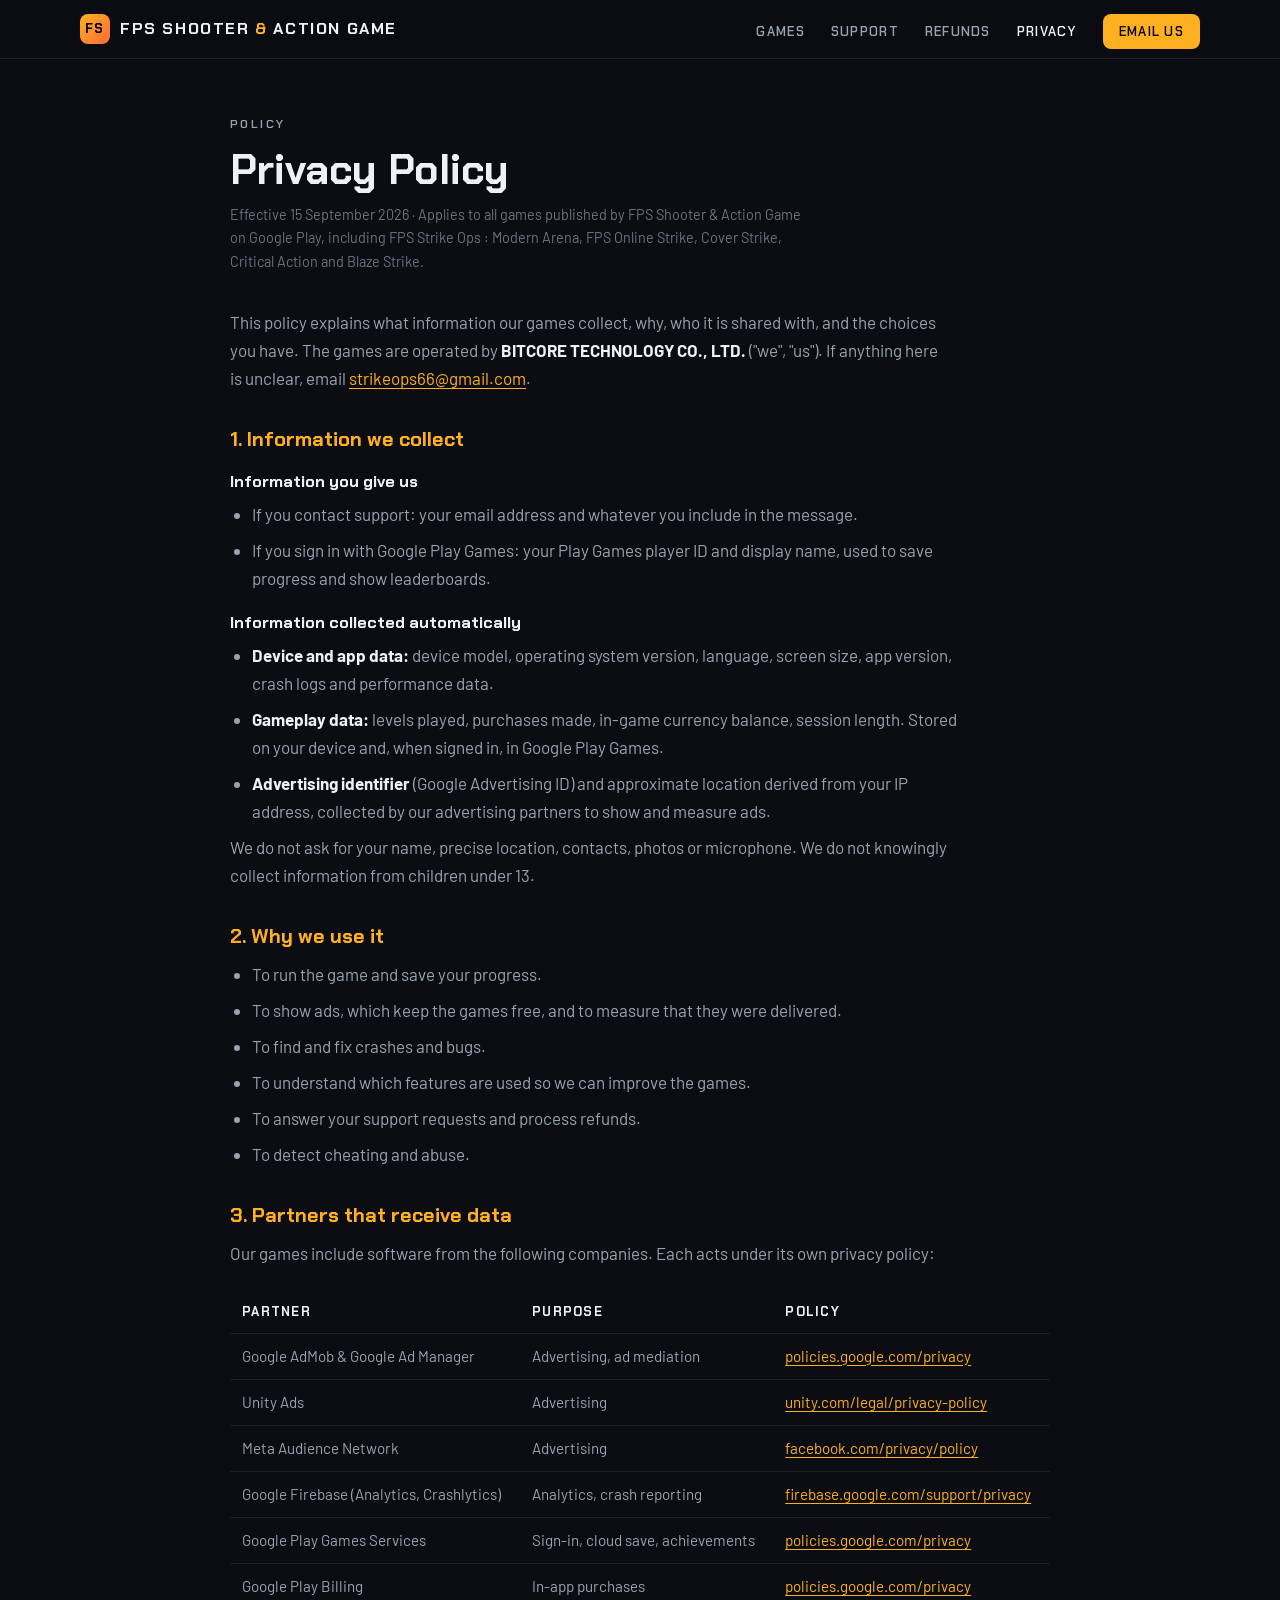
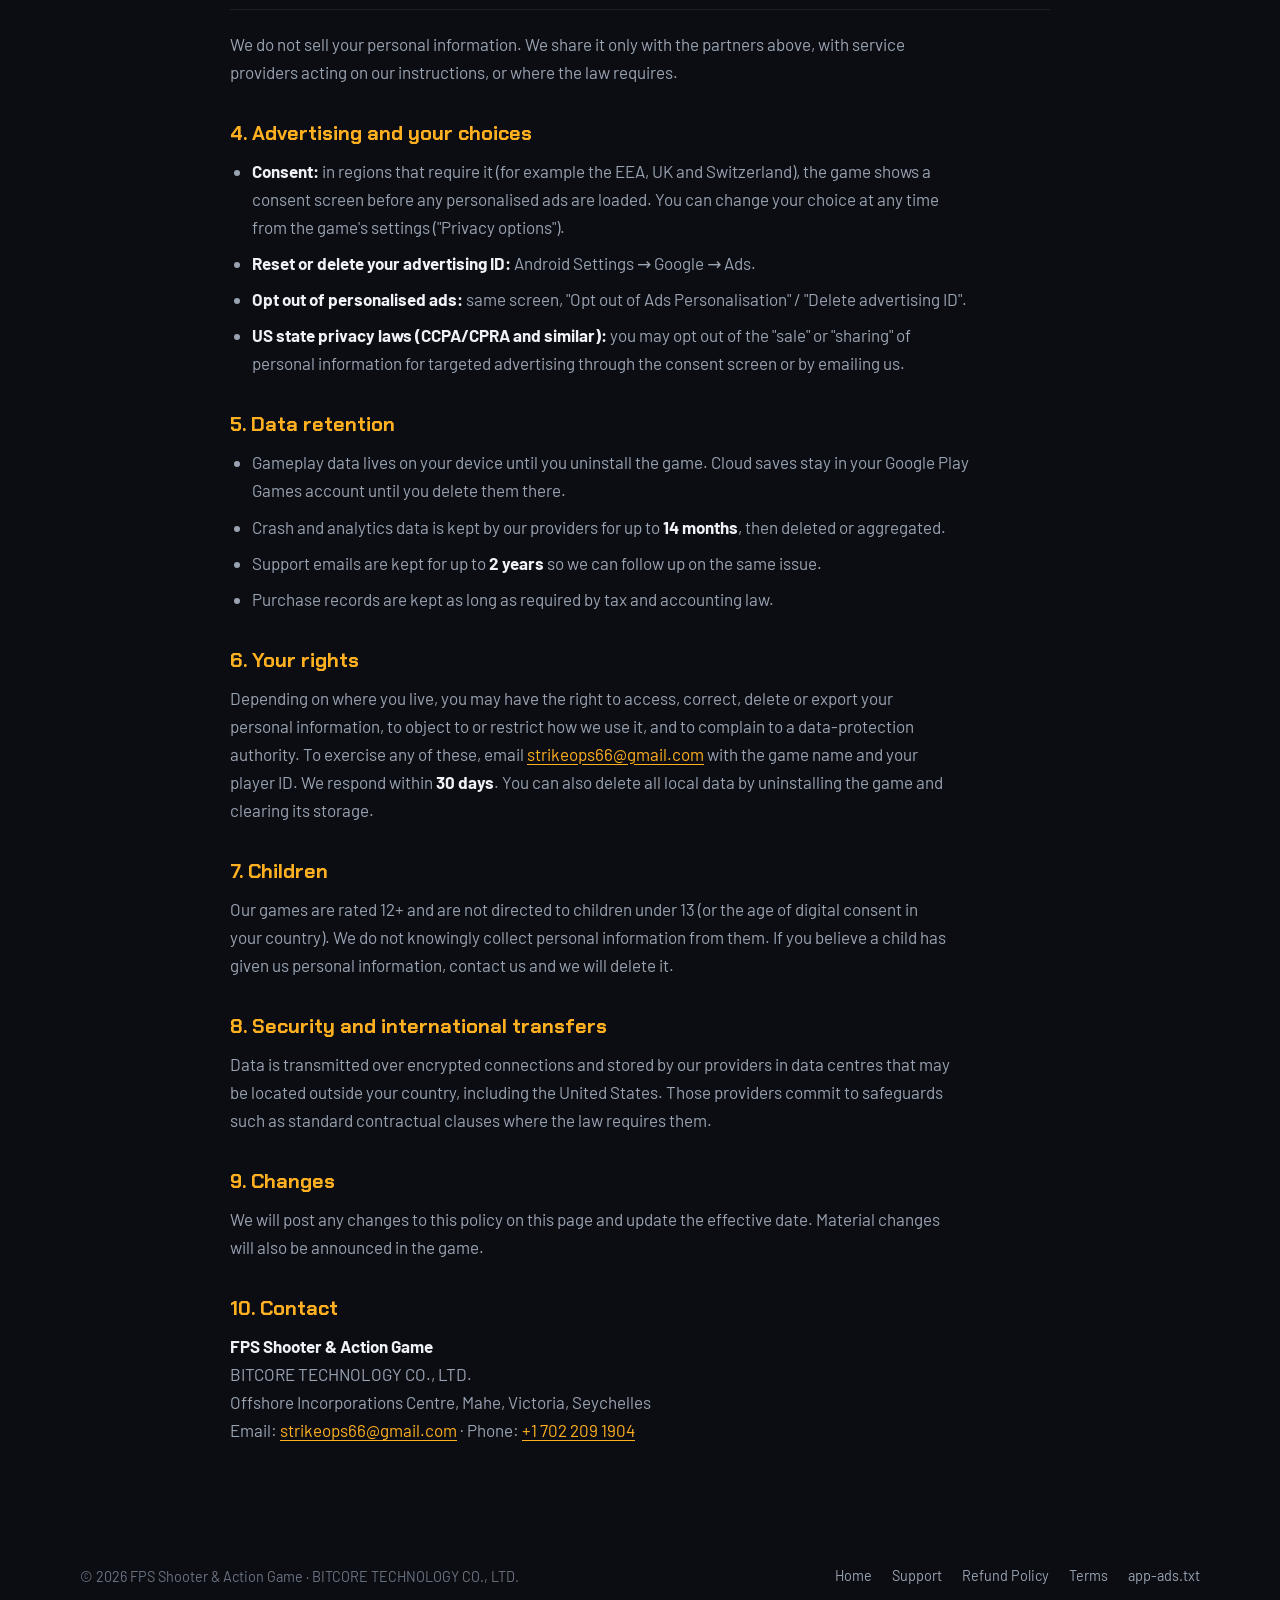
==== privacy-policy.html @ 60e4191b "Studio website with support, refund and privacy pages + app-ads.txt Replaces the app-ads.txt placeho" ====
<!DOCTYPE html>
<html lang="en">
<head>
<meta charset="utf-8">
<meta name="viewport" content="width=device-width,initial-scale=1">
<title>Privacy Policy — FPS Shooter &amp; Action Game</title>
<meta name="description" content="Privacy policy for games by FPS Shooter & Action Game: what data the games and their advertising and analytics partners collect, why, and how to control or delete it.">
<link rel="preconnect" href="https://fonts.googleapis.com"><link rel="preconnect" href="https://fonts.gstatic.com" crossorigin>
<link rel="stylesheet" href="https://fonts.googleapis.com/css2?family=Chakra+Petch:wght@500;600;700&family=Barlow:wght@400;500;600&display=swap">
<link rel="stylesheet" href="assets/site.css">
</head>
<body>
<header class="nav"><div class="wrap">
  <a class="logo" href="./"><span class="mark">FS</span><span>FPS Shooter <em>&amp;</em> Action Game</span></a>
  <ul class="nav-links">
    <li><a href="./#games">Games</a></li>
    <li><a href="support.html">Support</a></li>
    <li class="hide-m"><a href="refund-policy.html">Refunds</a></li>
    <li><a href="privacy-policy.html" aria-current="page">Privacy</a></li>
    <li><a class="nav-cta" href="mailto:strikeops66@gmail.com">Email us</a></li>
  </ul>
</div></header>

<main class="legal"><div class="wrap">
  <p class="eyebrow">Policy</p>
  <h1>Privacy Policy</h1>
  <p class="updated">Effective 15 September 2026 · Applies to all games published by FPS Shooter &amp; Action Game on Google Play, including FPS Strike Ops : Modern Arena, FPS Online Strike, Cover Strike, Critical Action and Blaze Strike.</p>

  <p>This policy explains what information our games collect, why, who it is shared with, and the choices you have. The games are operated by <strong>BITCORE TECHNOLOGY CO., LTD.</strong> ("we", "us"). If anything here is unclear, email <a href="mailto:strikeops66@gmail.com">strikeops66@gmail.com</a>.</p>

  <h2>1. Information we collect</h2>
  <h3>Information you give us</h3>
  <ul>
    <li>If you contact support: your email address and whatever you include in the message.</li>
    <li>If you sign in with Google Play Games: your Play Games player ID and display name, used to save progress and show leaderboards.</li>
  </ul>
  <h3>Information collected automatically</h3>
  <ul>
    <li><strong>Device and app data:</strong> device model, operating system version, language, screen size, app version, crash logs and performance data.</li>
    <li><strong>Gameplay data:</strong> levels played, purchases made, in-game currency balance, session length. Stored on your device and, when signed in, in Google Play Games.</li>
    <li><strong>Advertising identifier</strong> (Google Advertising ID) and approximate location derived from your IP address, collected by our advertising partners to show and measure ads.</li>
  </ul>
  <p>We do not ask for your name, precise location, contacts, photos or microphone. We do not knowingly collect information from children under 13.</p>

  <h2>2. Why we use it</h2>
  <ul>
    <li>To run the game and save your progress.</li>
    <li>To show ads, which keep the games free, and to measure that they were delivered.</li>
    <li>To find and fix crashes and bugs.</li>
    <li>To understand which features are used so we can improve the games.</li>
    <li>To answer your support requests and process refunds.</li>
    <li>To detect cheating and abuse.</li>
  </ul>

  <h2>3. Partners that receive data</h2>
  <p>Our games include software from the following companies. Each acts under its own privacy policy:</p>
  <div class="table-scroll"><table>
    <thead><tr><th>Partner</th><th>Purpose</th><th>Policy</th></tr></thead>
    <tbody>
      <tr><td>Google AdMob &amp; Google Ad Manager</td><td>Advertising, ad mediation</td><td><a href="https://policies.google.com/privacy" target="_blank" rel="noopener">policies.google.com/privacy</a></td></tr>
      <tr><td>Unity Ads</td><td>Advertising</td><td><a href="https://unity.com/legal/privacy-policy" target="_blank" rel="noopener">unity.com/legal/privacy-policy</a></td></tr>
      <tr><td>Meta Audience Network</td><td>Advertising</td><td><a href="https://www.facebook.com/privacy/policy" target="_blank" rel="noopener">facebook.com/privacy/policy</a></td></tr>
      <tr><td>Google Firebase (Analytics, Crashlytics)</td><td>Analytics, crash reporting</td><td><a href="https://firebase.google.com/support/privacy" target="_blank" rel="noopener">firebase.google.com/support/privacy</a></td></tr>
      <tr><td>Google Play Games Services</td><td>Sign-in, cloud save, achievements</td><td><a href="https://policies.google.com/privacy" target="_blank" rel="noopener">policies.google.com/privacy</a></td></tr>
      <tr><td>Google Play Billing</td><td>In-app purchases</td><td><a href="https://policies.google.com/privacy" target="_blank" rel="noopener">policies.google.com/privacy</a></td></tr>
    </tbody>
  </table></div>
  <p>We do not sell your personal information. We share it only with the partners above, with service providers acting on our instructions, or where the law requires.</p>

  <h2>4. Advertising and your choices</h2>
  <ul>
    <li><strong>Consent:</strong> in regions that require it (for example the EEA, UK and Switzerland), the game shows a consent screen before any personalised ads are loaded. You can change your choice at any time from the game's settings ("Privacy options").</li>
    <li><strong>Reset or delete your advertising ID:</strong> Android Settings → Google → Ads.</li>
    <li><strong>Opt out of personalised ads:</strong> same screen, "Opt out of Ads Personalisation" / "Delete advertising ID".</li>
    <li><strong>US state privacy laws (CCPA/CPRA and similar):</strong> you may opt out of the "sale" or "sharing" of personal information for targeted advertising through the consent screen or by emailing us.</li>
  </ul>

  <h2>5. Data retention</h2>
  <ul>
    <li>Gameplay data lives on your device until you uninstall the game. Cloud saves stay in your Google Play Games account until you delete them there.</li>
    <li>Crash and analytics data is kept by our providers for up to <strong>14 months</strong>, then deleted or aggregated.</li>
    <li>Support emails are kept for up to <strong>2 years</strong> so we can follow up on the same issue.</li>
    <li>Purchase records are kept as long as required by tax and accounting law.</li>
  </ul>

  <h2>6. Your rights</h2>
  <p>Depending on where you live, you may have the right to access, correct, delete or export your personal information, to object to or restrict how we use it, and to complain to a data-protection authority. To exercise any of these, email <a href="mailto:strikeops66@gmail.com">strikeops66@gmail.com</a> with the game name and your player ID. We respond within <strong>30 days</strong>. You can also delete all local data by uninstalling the game and clearing its storage.</p>

  <h2>7. Children</h2>
  <p>Our games are rated 12+ and are not directed to children under 13 (or the age of digital consent in your country). We do not knowingly collect personal information from them. If you believe a child has given us personal information, contact us and we will delete it.</p>

  <h2>8. Security and international transfers</h2>
  <p>Data is transmitted over encrypted connections and stored by our providers in data centres that may be located outside your country, including the United States. Those providers commit to safeguards such as standard contractual clauses where the law requires them.</p>

  <h2>9. Changes</h2>
  <p>We will post any changes to this policy on this page and update the effective date. Material changes will also be announced in the game.</p>

  <h2>10. Contact</h2>
  <p><strong>FPS Shooter &amp; Action Game</strong><br>BITCORE TECHNOLOGY CO., LTD.<br>Offshore Incorporations Centre, Mahe, Victoria, Seychelles<br>Email: <a href="mailto:strikeops66@gmail.com">strikeops66@gmail.com</a> · Phone: <a href="tel:+17022091904">+1 702 209 1904</a></p>
</div></main>

<footer><div class="wrap">
  <address>© 2026 FPS Shooter &amp; Action Game · BITCORE TECHNOLOGY CO., LTD.</address>
  <ul class="foot-links">
    <li><a href="./">Home</a></li><li><a href="support.html">Support</a></li><li><a href="refund-policy.html">Refund Policy</a></li><li><a href="terms.html">Terms</a></li><li><a href="app-ads.txt">app-ads.txt</a></li>
  </ul>
</div></footer>
</body>
</html>
---- assets/site.css ----
:root{
  --bg:#0b0d12;--bg-2:#12161e;--bg-3:#181d27;
  --line:rgba(255,255,255,.08);--line-2:rgba(255,255,255,.14);
  --txt:#eef1f6;--txt-2:#9aa3b2;--txt-3:#6b7382;
  --accent:#ffb020;--accent-2:#ff6b35;--green:#22c55e;
  --radius:14px;
  --font-display:"Chakra Petch",system-ui,sans-serif;
  --font-body:"Barlow",system-ui,-apple-system,"Segoe UI",sans-serif;
}
*{margin:0;padding:0;box-sizing:border-box}
html{scroll-behavior:smooth}
body{background:var(--bg);color:var(--txt);font-family:var(--font-body);font-size:17px;line-height:1.65;overflow-x:hidden;-webkit-font-smoothing:antialiased}
img{max-width:100%;display:block}
a{color:inherit;text-decoration:none}
h1,h2,h3,h4,.btn,.nav-links a,.logo,.eyebrow{font-family:var(--font-display)}
h1,h2,h3{text-wrap:balance;line-height:1.15}
::selection{background:var(--accent);color:#000}
.wrap{width:min(1120px,92vw);margin:0 auto}

/* nav */
.nav{position:sticky;top:0;z-index:100;background:rgba(11,13,18,.88);-webkit-backdrop-filter:blur(12px);backdrop-filter:blur(12px);border-bottom:1px solid var(--line)}
.nav .wrap{display:flex;align-items:center;justify-content:space-between;gap:20px;padding:14px 0}
.logo{display:flex;align-items:center;gap:10px;font-weight:700;font-size:1rem;letter-spacing:.1em;text-transform:uppercase;white-space:nowrap}
.logo .mark{width:30px;height:30px;flex:none;border-radius:8px;background:linear-gradient(135deg,var(--accent),var(--accent-2));display:grid;place-items:center;color:#000;font-weight:700;font-size:.85rem}
.logo em{color:var(--accent);font-style:normal}
.nav-links{display:flex;align-items:center;gap:26px;list-style:none}
.nav-links a{font-size:.8rem;font-weight:600;letter-spacing:.1em;text-transform:uppercase;color:var(--txt-2);transition:color .2s}
.nav-links a:hover,.nav-links a[aria-current]{color:var(--txt)}
.nav-cta{background:var(--accent);color:#000!important;padding:9px 16px;border-radius:8px}
.nav-cta:hover{box-shadow:0 6px 20px rgba(255,176,32,.35)}
@media (max-width:760px){.nav-links{gap:14px;flex-wrap:wrap;justify-content:flex-end}.nav-links a{font-size:.72rem}.nav-links .hide-m{display:none}}

/* buttons */
.btn{display:inline-flex;align-items:center;gap:8px;padding:12px 22px;border-radius:10px;font-weight:700;letter-spacing:.06em;text-transform:uppercase;font-size:.85rem;border:1px solid transparent;transition:transform .15s,box-shadow .2s,background .2s}
.btn-primary{background:var(--accent);color:#000}
.btn-primary:hover{transform:translateY(-1px);box-shadow:0 8px 24px rgba(255,176,32,.35)}
.btn-ghost{border-color:var(--line-2);color:var(--txt)}
.btn-ghost:hover{background:var(--bg-3)}
.eyebrow{font-size:.75rem;letter-spacing:.2em;text-transform:uppercase;color:var(--accent);font-weight:600}

/* hero */
.hero{position:relative;padding:72px 0 56px;overflow:hidden}
.hero::before{content:"";position:absolute;inset:0;background:radial-gradient(60% 70% at 80% 20%,rgba(255,176,32,.16),transparent 60%),radial-gradient(40% 50% at 10% 90%,rgba(255,107,53,.12),transparent 60%);pointer-events:none}
.hero .wrap{position:relative;display:grid;grid-template-columns:1.1fr .9fr;gap:48px;align-items:center}
.hero h1{font-size:clamp(2.2rem,5vw,3.6rem);font-weight:700;letter-spacing:-.01em;margin:14px 0 18px}
.hero h1 em{font-style:normal;color:var(--accent)}
.hero p{color:var(--txt-2);font-size:1.1rem;max-width:52ch}
.hero-actions{display:flex;flex-wrap:wrap;gap:12px;margin-top:26px}
.stats{display:flex;flex-wrap:wrap;gap:28px;margin-top:34px;padding-top:24px;border-top:1px solid var(--line)}
.stat b{display:block;font-family:var(--font-display);font-size:1.6rem;color:var(--txt)}
.stat span{font-size:.8rem;letter-spacing:.1em;text-transform:uppercase;color:var(--txt-3)}
.hero-card{background:var(--bg-2);border:1px solid var(--line);border-radius:var(--radius);padding:18px;box-shadow:0 30px 80px -30px rgba(0,0,0,.8)}
.hero-card .shot{border-radius:10px;overflow:hidden;aspect-ratio:16/9;background:var(--bg-3)}
.hero-card .shot img{width:100%;height:100%;object-fit:cover}
.hero-card .app{display:flex;align-items:center;gap:14px;margin-top:14px}
.hero-card .app img{width:56px;height:56px;border-radius:14px;flex:none}
.hero-card .app h3{font-size:1rem}
.hero-card .app small{color:var(--txt-2);display:block}
.badge{display:inline-flex;align-items:center;gap:6px;font-size:.72rem;letter-spacing:.08em;text-transform:uppercase;padding:4px 9px;border-radius:999px;background:rgba(34,197,94,.14);color:var(--green);font-weight:600}
@media (max-width:860px){.hero .wrap{grid-template-columns:1fr}.hero{padding:48px 0 40px}}

/* sections */
section{padding:64px 0}
.sec-head{display:flex;flex-direction:column;gap:8px;margin-bottom:28px}
.sec-head h2{font-size:clamp(1.6rem,3vw,2.2rem)}
.sec-head p{color:var(--txt-2);max-width:60ch}

/* games grid */
.games{display:grid;grid-template-columns:repeat(auto-fill,minmax(250px,1fr));gap:18px}
.game{background:var(--bg-2);border:1px solid var(--line);border-radius:var(--radius);padding:18px;display:flex;flex-direction:column;gap:12px;transition:transform .15s,border-color .2s}
.game:hover{transform:translateY(-3px);border-color:var(--line-2)}
.game-top{display:flex;gap:14px;align-items:center}
.game-top img{width:64px;height:64px;border-radius:16px;flex:none}
.game h3{font-size:1.02rem}
.game .meta{font-size:.82rem;color:var(--txt-2);display:flex;gap:10px;flex-wrap:wrap}
.game .meta .star{color:var(--accent)}
.game p{color:var(--txt-2);font-size:.95rem;flex:1}
.game .btn{align-self:flex-start;padding:9px 14px;font-size:.75rem}

/* screens strip */
.shots{display:flex;gap:14px;overflow-x:auto;padding-bottom:10px;scroll-snap-type:x mandatory}
.shots img{height:300px;width:auto;border-radius:12px;border:1px solid var(--line);scroll-snap-align:start;flex:none;background:var(--bg-3)}
@media (max-width:640px){.shots img{height:220px}}

/* about */
.about-grid{display:grid;grid-template-columns:repeat(auto-fit,minmax(240px,1fr));gap:18px}
.about-card{background:var(--bg-2);border:1px solid var(--line);border-radius:var(--radius);padding:22px}
.about-card h3{font-size:1rem;margin-bottom:8px;color:var(--accent)}
.about-card p{color:var(--txt-2);font-size:.98rem}

/* support block */
.support{background:var(--bg-2);border-top:1px solid var(--line);border-bottom:1px solid var(--line)}
.support-grid{display:grid;grid-template-columns:1.1fr .9fr;gap:36px;align-items:start}
.contact-card{background:var(--bg-3);border:1px solid var(--line-2);border-radius:var(--radius);padding:24px;display:flex;flex-direction:column;gap:14px}
.contact-card dl{display:grid;grid-template-columns:auto 1fr;gap:8px 16px;font-size:.98rem}
.contact-card dt{color:var(--txt-3);font-size:.75rem;letter-spacing:.12em;text-transform:uppercase;padding-top:4px;font-family:var(--font-display)}
.contact-card dd a{color:var(--accent);word-break:break-all}
.sla{display:grid;grid-template-columns:repeat(auto-fit,minmax(160px,1fr));gap:12px}
.sla div{background:var(--bg);border:1px solid var(--line);border-radius:10px;padding:14px}
.sla b{display:block;font-family:var(--font-display);font-size:1.4rem;color:var(--accent)}
.sla span{font-size:.85rem;color:var(--txt-2)}
@media (max-width:860px){.support-grid{grid-template-columns:1fr}}

/* footer */
footer{padding:36px 0 48px;color:var(--txt-3);font-size:.9rem}
footer .wrap{display:flex;flex-wrap:wrap;gap:16px 32px;justify-content:space-between;align-items:center}
.foot-links{display:flex;flex-wrap:wrap;gap:8px 20px;list-style:none}
.foot-links a{color:var(--txt-2)}
.foot-links a:hover{color:var(--txt)}
footer address{font-style:normal;max-width:60ch;line-height:1.5}

/* legal pages */
.legal{padding:56px 0 72px}
.legal .wrap{max-width:820px}
.legal h1{font-size:clamp(1.9rem,4vw,2.6rem);margin:8px 0 8px}
.legal .updated{color:var(--txt-3);font-size:.9rem;margin-bottom:34px}
.legal h2{font-size:1.25rem;margin:36px 0 12px;color:var(--accent)}
.legal h3{font-size:1.02rem;margin:22px 0 8px}
.legal p,.legal li{color:var(--txt-2);margin-bottom:12px;max-width:72ch}
.legal ul,.legal ol{padding-left:22px}
.legal li{margin-bottom:8px}
.legal strong{color:var(--txt)}
.legal a{color:var(--accent);text-decoration:underline;text-underline-offset:3px}
.legal table{border-collapse:collapse;width:100%;margin:12px 0 20px;font-size:.95rem}
.legal th,.legal td{text-align:left;padding:10px 12px;border-bottom:1px solid var(--line);vertical-align:top}
.legal th{color:var(--txt);font-family:var(--font-display);font-size:.8rem;letter-spacing:.1em;text-transform:uppercase}
.legal td{color:var(--txt-2)}
.callout{background:var(--bg-2);border:1px solid var(--line-2);border-left:3px solid var(--accent);border-radius:10px;padding:16px 18px;margin:18px 0}
.callout p{margin:0}
.table-scroll{overflow-x:auto}
@media (prefers-reduced-motion:reduce){*{transition:none!important;scroll-behavior:auto!important}}
:focus-visible{outline:2px solid var(--accent);outline-offset:2px}
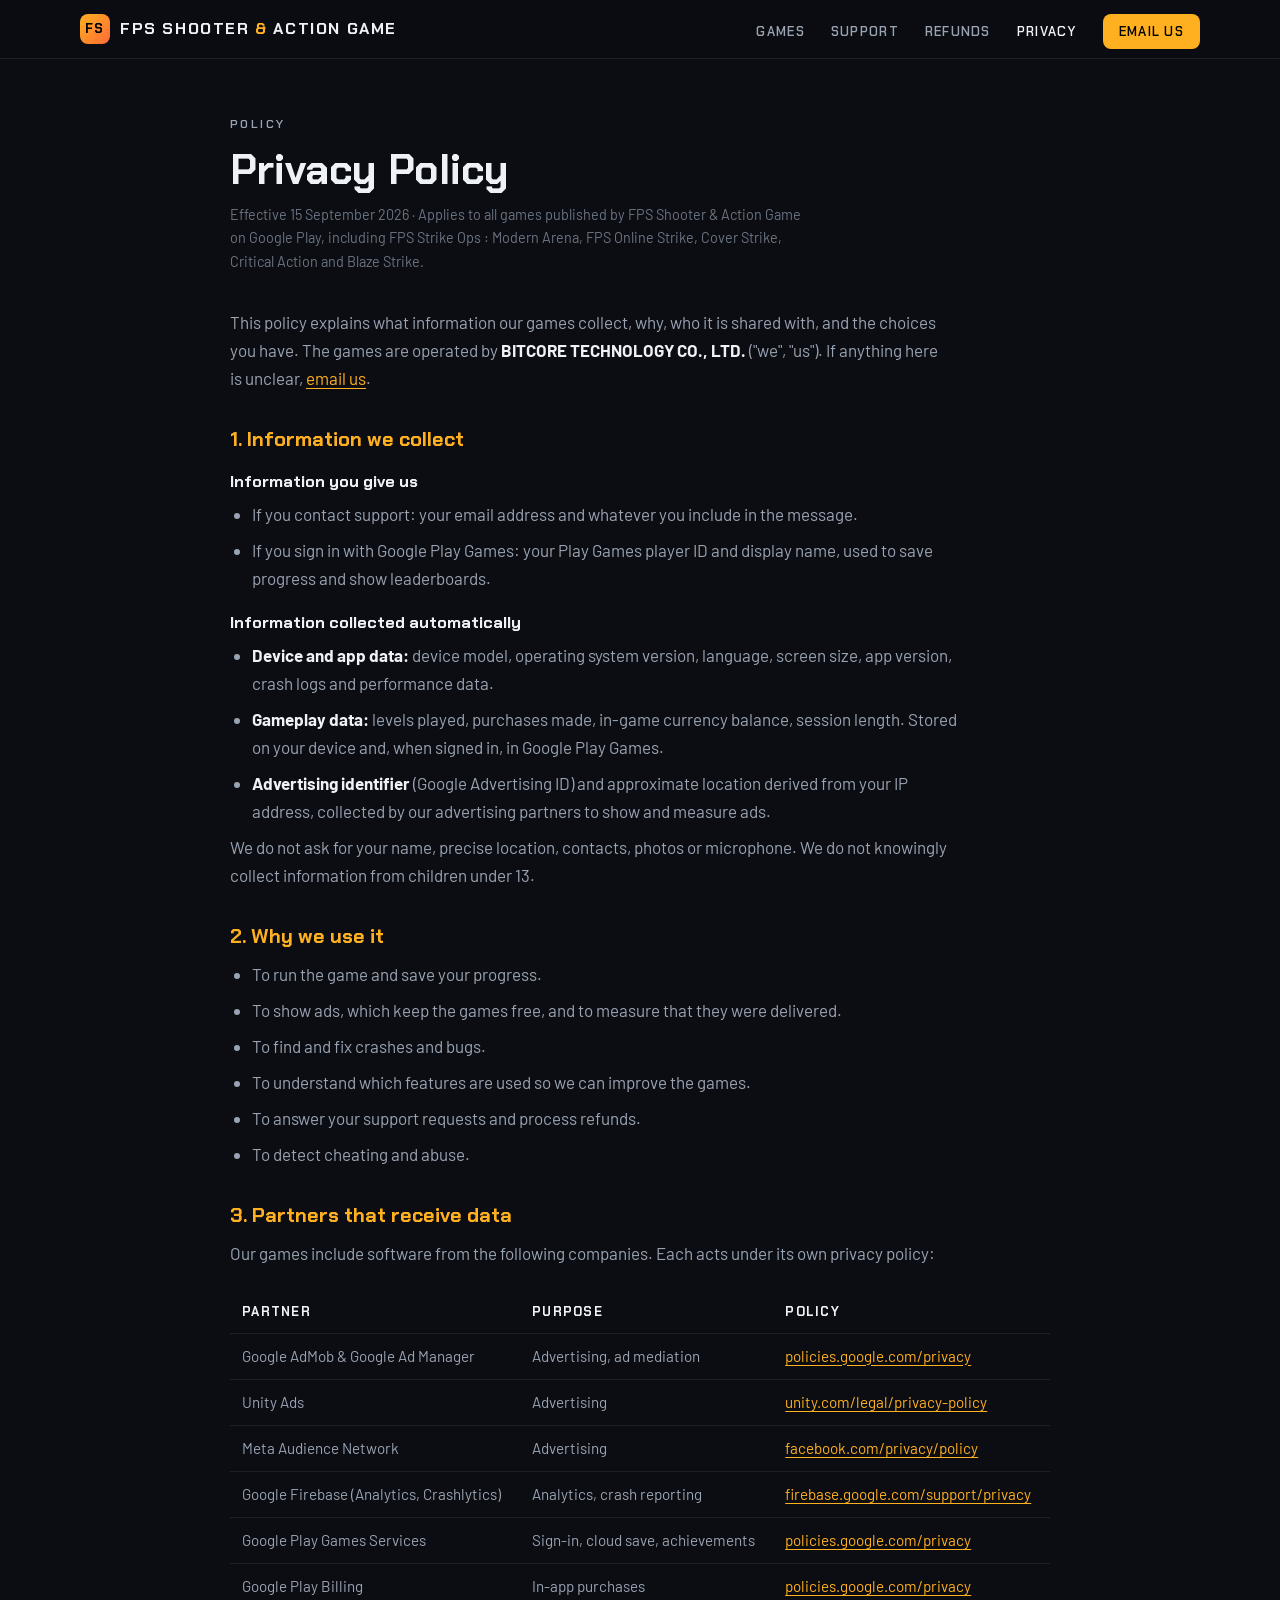
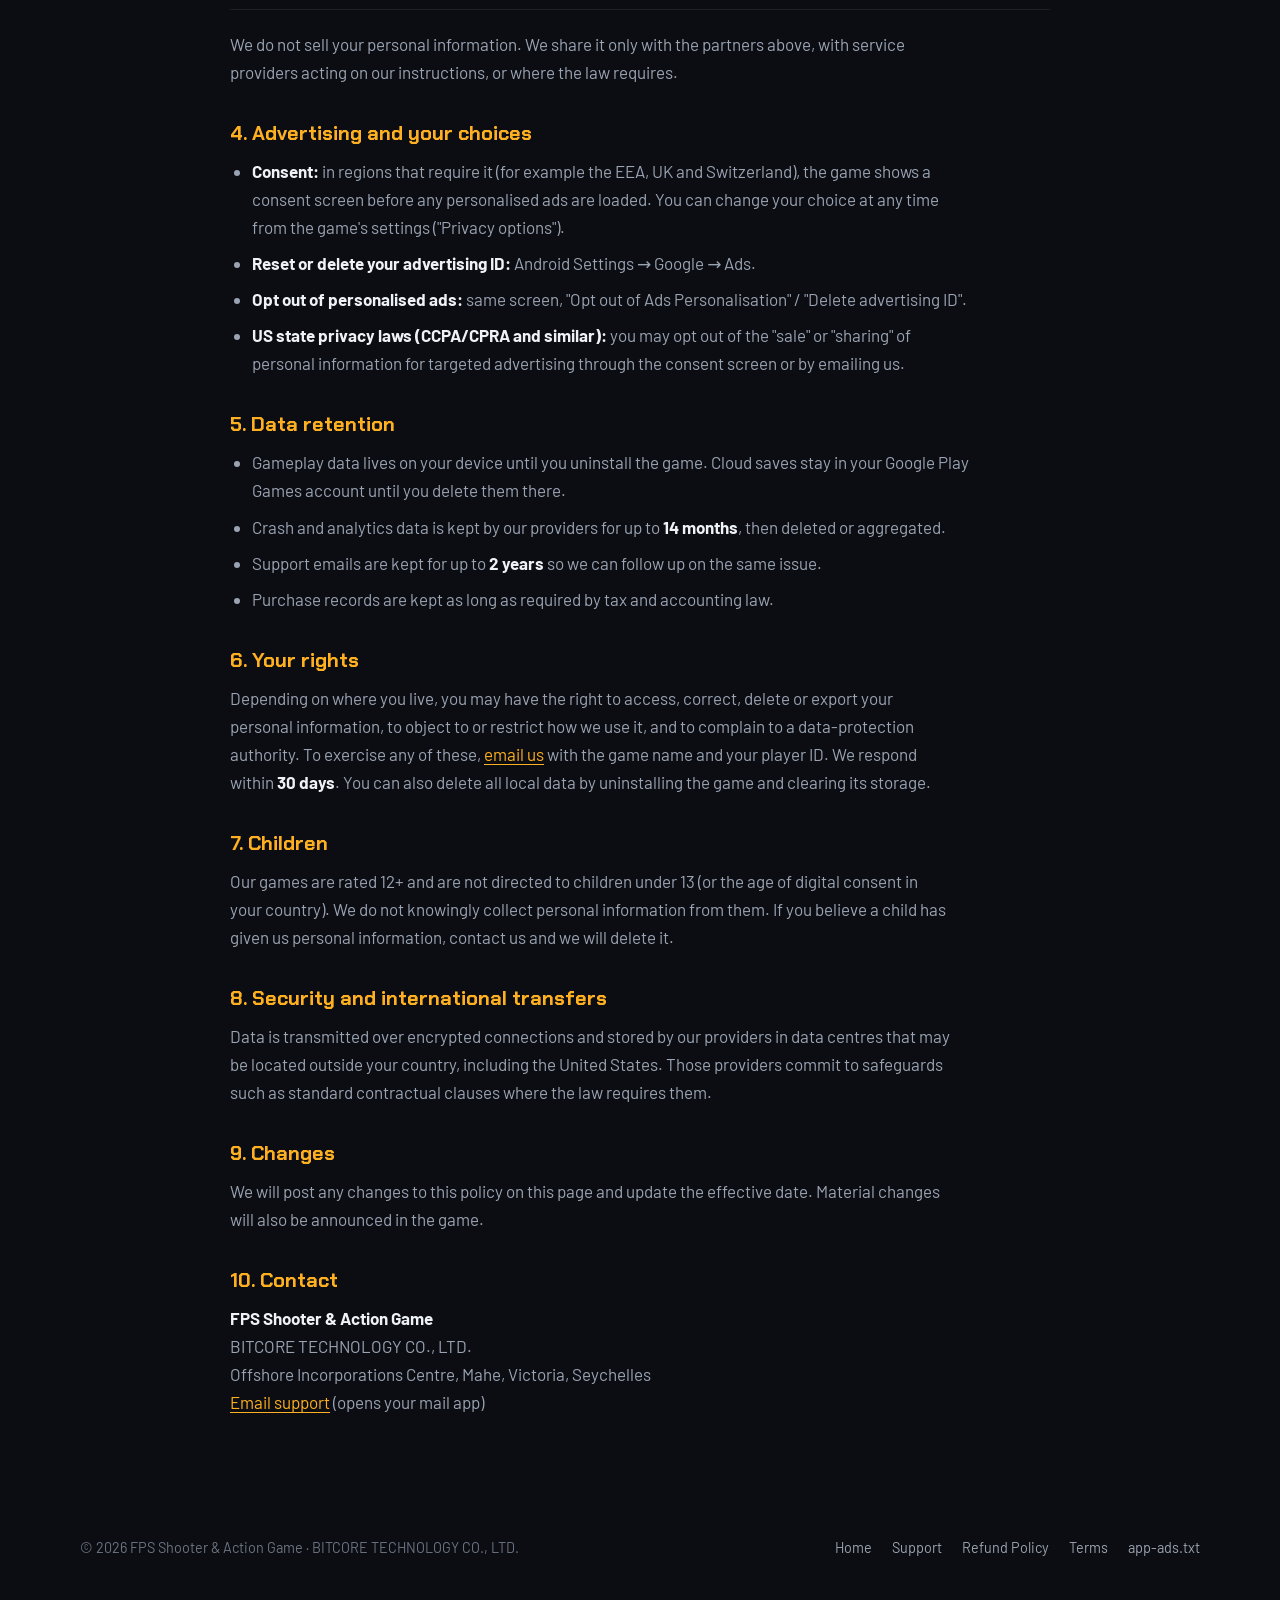
==== commit 10744ac2: "Remove phone numbers; assemble support email on click instead of in HTML Co-Authored-By: Claude Fabl" ====
--- a/privacy-policy.html
+++ b/privacy-policy.html
@@ -17,7 +17,7 @@
     <li><a href="support.html">Support</a></li>
     <li class="hide-m"><a href="refund-policy.html">Refunds</a></li>
     <li><a href="privacy-policy.html" aria-current="page">Privacy</a></li>
-    <li><a class="nav-cta" href="mailto:strikeops66@gmail.com">Email us</a></li>
+    <li><a class="nav-cta js-mail" href="#" data-u="strikeops66" data-d="gmail.com">Email us</a></li>
   </ul>
 </div></header>
 
@@ -26,7 +26,7 @@
   <h1>Privacy Policy</h1>
   <p class="updated">Effective 15 September 2026 · Applies to all games published by FPS Shooter &amp; Action Game on Google Play, including FPS Strike Ops : Modern Arena, FPS Online Strike, Cover Strike, Critical Action and Blaze Strike.</p>
 
-  <p>This policy explains what information our games collect, why, who it is shared with, and the choices you have. The games are operated by <strong>BITCORE TECHNOLOGY CO., LTD.</strong> ("we", "us"). If anything here is unclear, email <a href="mailto:strikeops66@gmail.com">strikeops66@gmail.com</a>.</p>
+  <p>This policy explains what information our games collect, why, who it is shared with, and the choices you have. The games are operated by <strong>BITCORE TECHNOLOGY CO., LTD.</strong> ("we", "us"). If anything here is unclear, <a href="#" class="js-mail" data-u="strikeops66" data-d="gmail.com">email us</a>.</p>
 
   <h2>1. Information we collect</h2>
   <h3>Information you give us</h3>
@@ -84,7 +84,7 @@
   </ul>
 
   <h2>6. Your rights</h2>
-  <p>Depending on where you live, you may have the right to access, correct, delete or export your personal information, to object to or restrict how we use it, and to complain to a data-protection authority. To exercise any of these, email <a href="mailto:strikeops66@gmail.com">strikeops66@gmail.com</a> with the game name and your player ID. We respond within <strong>30 days</strong>. You can also delete all local data by uninstalling the game and clearing its storage.</p>
+  <p>Depending on where you live, you may have the right to access, correct, delete or export your personal information, to object to or restrict how we use it, and to complain to a data-protection authority. To exercise any of these, <a href="#" class="js-mail" data-u="strikeops66" data-d="gmail.com">email us</a> with the game name and your player ID. We respond within <strong>30 days</strong>. You can also delete all local data by uninstalling the game and clearing its storage.</p>
 
   <h2>7. Children</h2>
   <p>Our games are rated 12+ and are not directed to children under 13 (or the age of digital consent in your country). We do not knowingly collect personal information from them. If you believe a child has given us personal information, contact us and we will delete it.</p>
@@ -96,7 +96,7 @@
   <p>We will post any changes to this policy on this page and update the effective date. Material changes will also be announced in the game.</p>
 
   <h2>10. Contact</h2>
-  <p><strong>FPS Shooter &amp; Action Game</strong><br>BITCORE TECHNOLOGY CO., LTD.<br>Offshore Incorporations Centre, Mahe, Victoria, Seychelles<br>Email: <a href="mailto:strikeops66@gmail.com">strikeops66@gmail.com</a> · Phone: <a href="tel:+17022091904">+1 702 209 1904</a></p>
+  <p><strong>FPS Shooter &amp; Action Game</strong><br>BITCORE TECHNOLOGY CO., LTD.<br>Offshore Incorporations Centre, Mahe, Victoria, Seychelles<br><a href="#" class="js-mail" data-u="strikeops66" data-d="gmail.com">Email support</a> (opens your mail app)</p>
 </div></main>
 
 <footer><div class="wrap">
@@ -105,5 +105,6 @@
     <li><a href="./">Home</a></li><li><a href="support.html">Support</a></li><li><a href="refund-policy.html">Refund Policy</a></li><li><a href="terms.html">Terms</a></li><li><a href="app-ads.txt">app-ads.txt</a></li>
   </ul>
 </div></footer>
+<script src="assets/mail.js" defer></script>
 </body>
 </html>
--- a/assets/site.css
+++ b/assets/site.css
@@ -66,7 +66,7 @@
 .sec-head p{color:var(--txt-2);max-width:60ch}
 
 /* games grid */
-.games{display:grid;grid-template-columns:repeat(auto-fill,minmax(250px,1fr));gap:18px}
+.games{display:grid;grid-template-columns:repeat(auto-fill,minmax(320px,1fr));gap:18px}
 .game{background:var(--bg-2);border:1px solid var(--line);border-radius:var(--radius);padding:18px;display:flex;flex-direction:column;gap:12px;transition:transform .15s,border-color .2s}
 .game:hover{transform:translateY(-3px);border-color:var(--line-2)}
 .game-top{display:flex;gap:14px;align-items:center}
